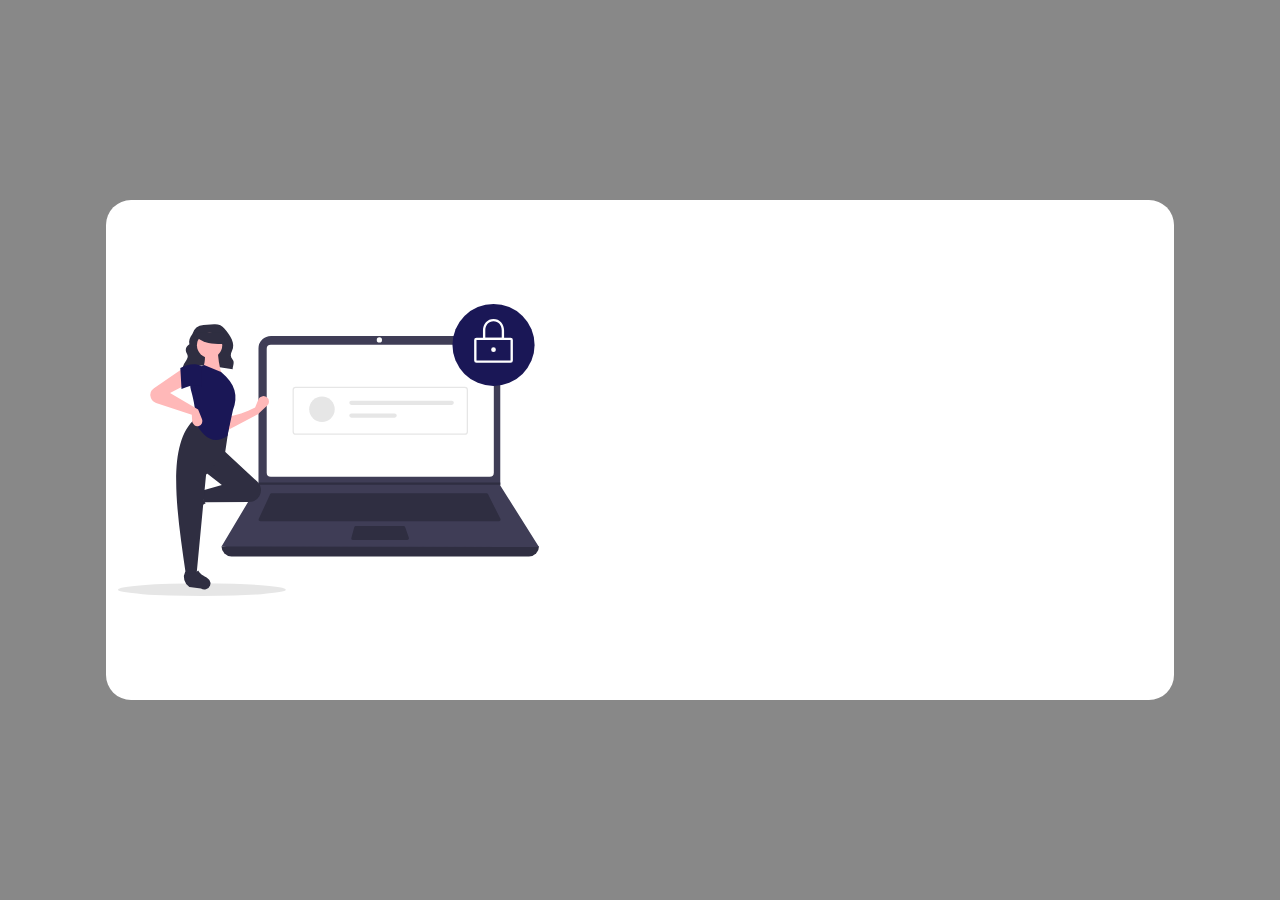
==== index.html @ f4b04446 "commit" ====
<!DOCTYPE html>
<html lang="pt-br">
<head>
    <meta charset="UTF-8">
    <meta name="viewport" content="width=device-width, initial-scale=1.0">
    <link href="https://cdn.jsdelivr.net/npm/bootstrap@5.3.3/dist/css/bootstrap.min.css" rel="stylesheet" integrity="sha384-QWTKZyjpPEjISv5WaRU9OFeRpok6YctnYmDr5pNlyT2bRjXh0JMhjY6hW+ALEwIH" crossorigin="anonymous">
    <link rel="stylesheet" href="./css/style.css">
    <link rel="stylesheet" href="https://cdn.jsdelivr.net/npm/bootstrap-icons@1.11.3/font/bootstrap-icons.min.css">
    <title>Login-Bootstrap</title>
</head>
<body>
    <div class="container">
        <div class="row m-4 align-items-center">
            <div class="col-5">
                <img class="img-fluid" src="img/undraw_secure_login_pdn4.svg" alt="">
            </div>
            <div class="col-7">
                
            </div>
        </div>
    </div>
</body>
</html>
---- css/style.css ----
body{
    background-color: #888;
    height: 100vh;
    display: flex;
    align-items: center;
}

.row{
    background-color: #fff;
    height: 500px;
    border-radius: 25px;
}

.container{
    /* background-color: red; */
}

.col-5{
    /* background-color: green; */
}
.col-7{
    background-color: red;
}
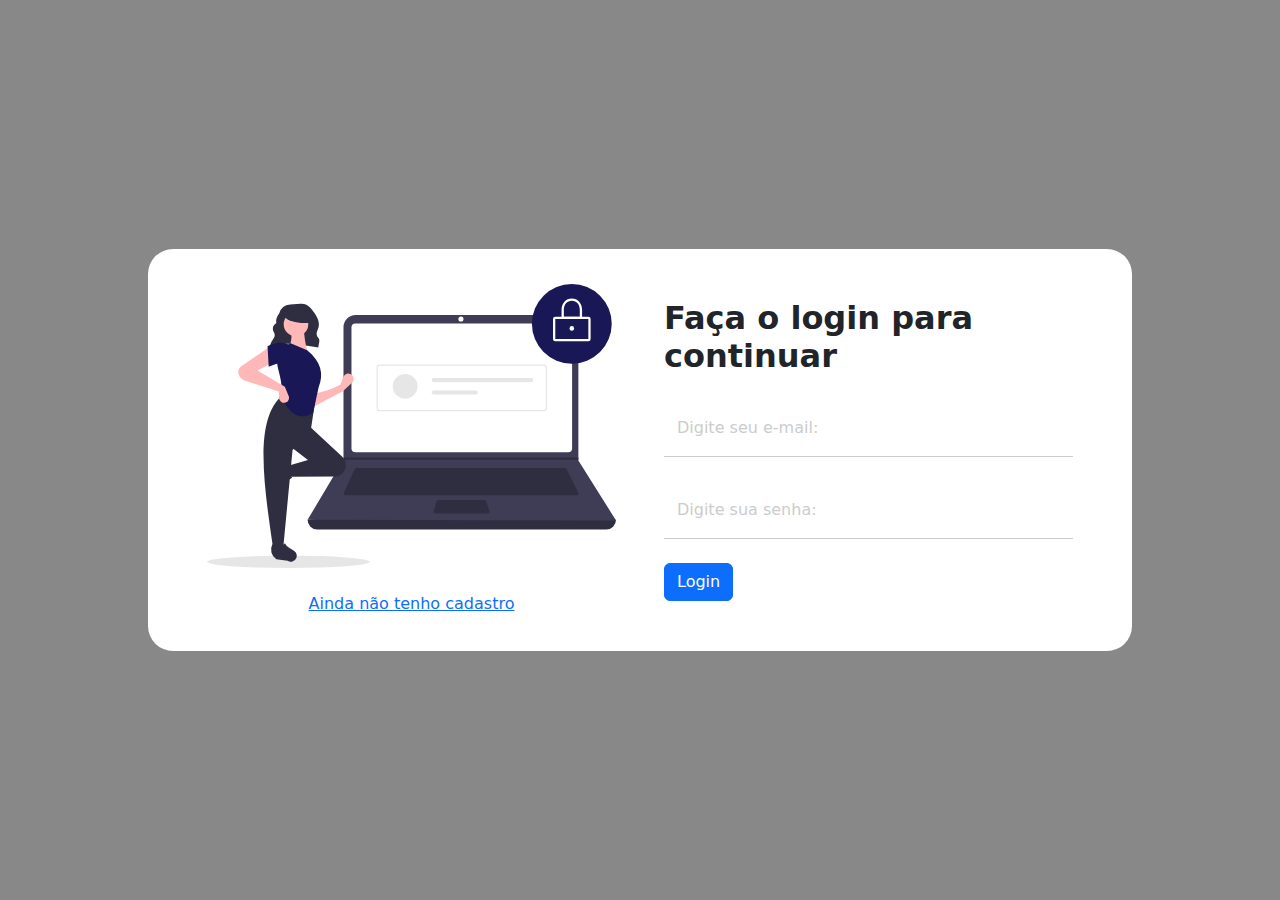
==== commit 2b5a7f42: "finalizando página de login" ====
--- a/index.html
+++ b/index.html
@@ -9,13 +9,27 @@
     <title>Login-Bootstrap</title>
 </head>
 <body>
-    <div class="container">
-        <div class="row m-4 align-items-center">
-            <div class="col-5">
-                <img class="img-fluid" src="img/undraw_secure_login_pdn4.svg" alt="">
+    <div class="container col-11 col-md-9">
+        <div class="row align-items-center gx-5" id="form-container">
+            <div class="col-md-6 order-md-2">
+                <h2 class="mb-4">Faça o login para continuar</h2>
+                <form action="">
+                    <div class="form-floating mb-4">
+                        <input type="email" id="email" class="form-control" name="email" placeholder="Digite seu e-mail">
+                        <label for="email" class="form-label">Digite seu e-mail:</label>
+                    </div>
+                    <div class="form-floating mb-4">
+                        <input type="password" id="password" name="password" class="form-control" placeholder="Digite sua senha">
+                        <label for="password" class="form-label">Digite sua senha:</label>
+                    </div>
+                    <button type="submit" class="btn btn-primary">Login</button>
+                </form>
             </div>
-            <div class="col-7">
-                
+            <div class="col-md-6 order-md-1">
+                <img class="img-fluid mb-4" src="img/undraw_secure_login_pdn4.svg" alt="">
+                <div class="text-center">
+                    <a href="cadastro.html">Ainda não tenho cadastro</a>
+                </div>
             </div>
         </div>
     </div>
--- a/css/style.css
+++ b/css/style.css
@@ -7,17 +7,35 @@
 
 .row{
     background-color: #fff;
-    height: 500px;
     border-radius: 25px;
 }
 
-.container{
-    /* background-color: red; */
+#form-container{
+    padding: 35px;
+}
+#form-container h2{
+    font-weight: 900;
 }
 
-.col-5{
-    /* background-color: green; */
+#form-container .form-control{
+    border: none;
+    border-bottom: 1px solid #ccc;
+    border-radius: 0;
 }
-.col-7{
-    background-color: red;
+#form-container .form-control:focus{
+    box-shadow: none;
+}
+#form-container .form-floating label{
+    color: #ccc;
+}
+#form-container .form-floating > .form-control:focus~label{
+    color: #000;
+}
+
+
+@media(max-width: 768px){
+    button{
+        width: 100%;
+        margin-bottom: 45px;
+    }
 }